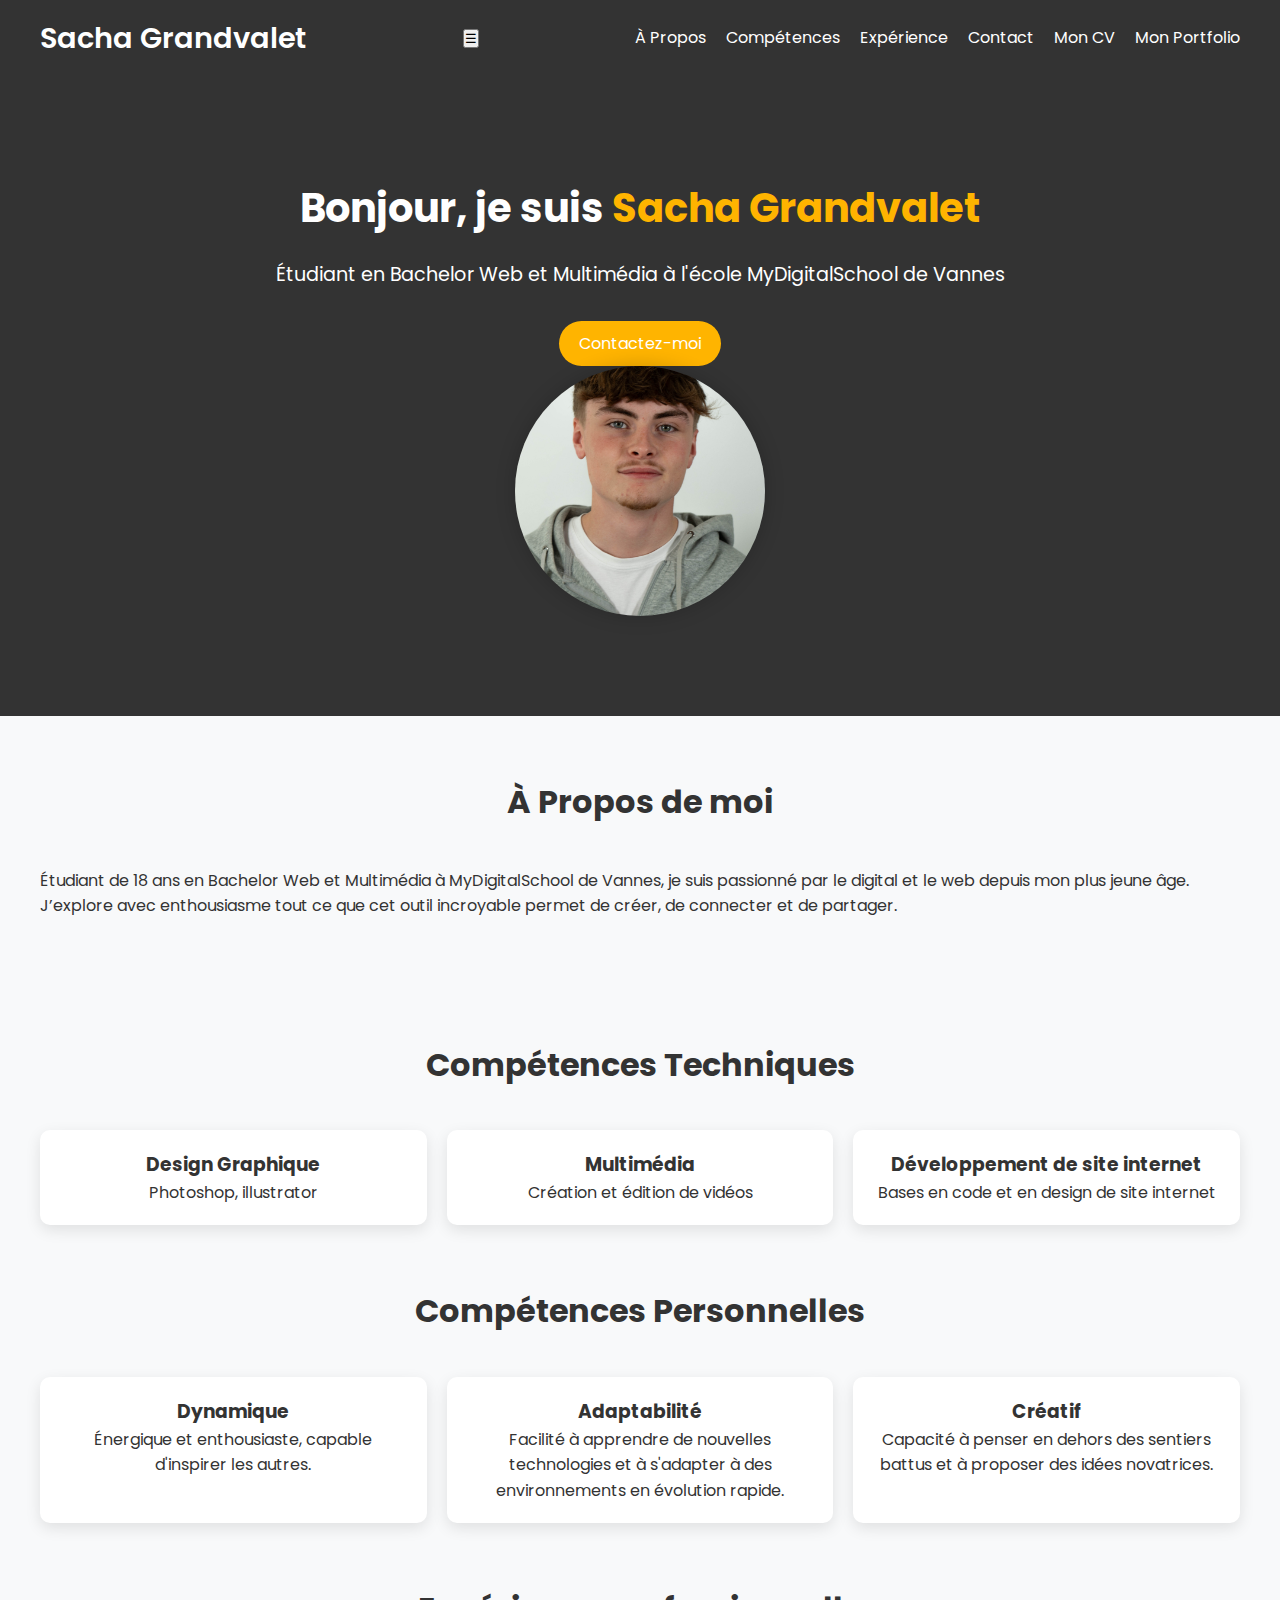
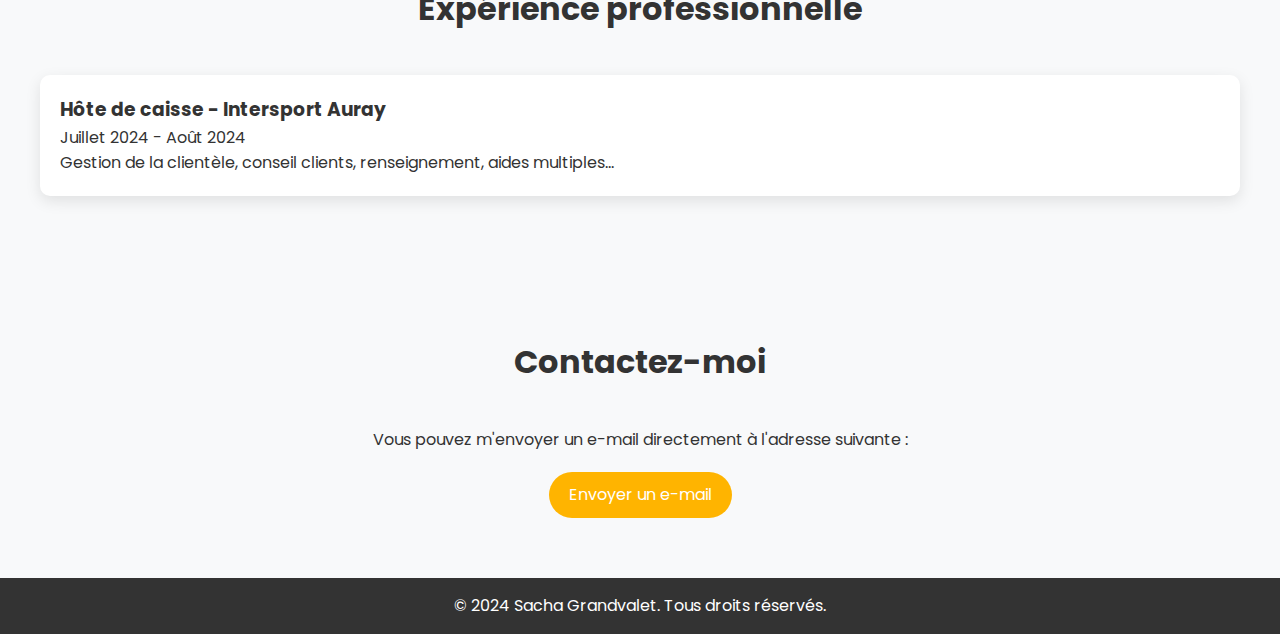
==== index.html @ 05585fe2 "Add files via upload" ====
<!DOCTYPE html>
<html lang="fr">
<head>
    <meta charset="UTF-8">
    <meta name="viewport" content="width=device-width, initial-scale=1.0">
    <meta name="description" content="Portfolio professionnel de Sacha Grandvalet. Découvrez mon parcours, mes compétences et comment me contacter.">
    <title>Sacha Grandvalet | Développeur Web</title>
    <link rel="stylesheet" href="styles.css">
    <link href="https://fonts.googleapis.com/css2?family=Poppins:wght@300;400;600&display=swap" rel="stylesheet">
</head>
<body>
    <header>
        <nav>
            <div class="logo">Sacha Grandvalet</div>
            <button class="hamburger" id="hamburger">
                &#9776; <!-- Icône hamburger -->
            </button>
            <ul class="nav-links" id="nav-links">
                <li><a href="#about">À Propos</a></li>
                <li><a href="#skills">Compétences</a></li>
                <li><a href="#experience">Expérience</a></li>
                <li><a href="#contact">Contact</a></li>
                <li><a href="cv.html">Mon CV</a></li>
                <li><a href="pf.html">Mon Portfolio</a></li>
            </ul>
        </nav>
    </header>
    
    <section id="hero">
        <div class="container">
            <div class="hero-text">
                <h1>Bonjour, je suis <span>Sacha Grandvalet</span></h1>
                <p>Étudiant en Bachelor Web et Multimédia à l'école MyDigitalSchool de Vannes</p>
                <a href="#contact" class="btn">Contactez-moi</a>
            </div>
            <div class="hero-image">
                <img src="SachaG.jpg" alt="Photo de Sacha Grandvalet">
            </div>
        </div>
    </section>

    <section id="about">
        <div class="container">
            <h2>À Propos de moi</h2>
            <p>Étudiant de 18 ans en Bachelor Web et Multimédia à MyDigitalSchool de Vannes, je suis passionné par le digital et le web depuis mon plus jeune âge. J’explore avec enthousiasme tout ce que cet outil incroyable permet de créer, de connecter et de partager.</p>
        </div>
    </section>

    <section id="skills">
        <div class="container">
            <h2>Compétences Techniques</h2>
            <div class="skills-grid">
                <div class="skill-item">
                    <h3>Design Graphique</h3>
                    <p>Photoshop, illustrator</p>
                </div>
                <div class="skill-item">
                    <h3>Multimédia</h3>
                    <p>Création et édition de vidéos</p>
                </div>
                <div class="skill-item">
                    <h3>Développement de site internet</h3>
                    <p>Bases en code et en design de site internet </p>
                </div>
            </div>
        </div>
    </section>

    <section id="personal-skills">
        <div class="container">
            <h2>Compétences Personnelles</h2>
            <div class="skills-grid">
                <div class="skill-item">
                    <h3>Dynamique</h3>
                    <p>Énergique et enthousiaste, capable d'inspirer les autres.</p>
                </div>
                <div class="skill-item">
                    <h3>Adaptabilité</h3>
                    <p>Facilité à apprendre de nouvelles technologies et à s'adapter à des environnements en évolution rapide.</p>
                </div>
                <div class="skill-item">
                    <h3>Créatif</h3>
                    <p>Capacité à penser en dehors des sentiers battus et à proposer des idées novatrices.</p>
                </div>
            </div>
        </div>
    </section>

    <section id="experience">
        <div class="container">
            <h2>Expérience professionnelle</h2>
            <div class="experience-item">
                <h3>Hôte de caisse - <span>Intersport Auray</span></h3>
                <p>Juillet 2024 - Août 2024</p>
                <p>Gestion de la clientèle, conseil clients, renseignement, aides multiples...</p>
            </div>
        </div>
    </section>

    <section id="contact">
        <div class="container">
            <h2>Contactez-moi</h2>
            <p>Vous pouvez m'envoyer un e-mail directement à l'adresse suivante :</p>
            <a href="mailto:sacha.grandvalet@gmail.com" class="btn">Envoyer un e-mail</a>
            <div id="message-result"></div>
        </div>
    </section>
    
    <footer>
        <div class="container">
            <p>© 2024 Sacha Grandvalet. Tous droits réservés.</p>
        </div>
    </footer>

    <script src="script.js"></script>
</body>
</html>
---- styles.css ----
* {
    margin: 0;
    padding: 0;
    box-sizing: border-box;
}

body {
    font-family: 'Poppins', sans-serif;
    background-color: #f8f9fa;
    color: #333;
    line-height: 1.6;
}

header {
    background-color: #333;
    color: #fff;
    padding: 15px 0;
    text-align: center;
}

header nav {
    display: flex;
    justify-content: space-between;
    align-items: center;
    max-width: 1200px;
    margin: 0 auto;
}

header .logo {
    font-size: 1.8rem;
    font-weight: 600;
}

header ul {
    list-style: none;
    display: flex;
    gap: 20px;
}

header ul li a {
    color: #fff;
    text-decoration: none;
    font-weight: 400;
    transition: color 0.3s ease;
}

header ul li a:hover {
    color: #ffb400;
}

#hero {
    background-color: #333;
    color: #fff;
    padding: 100px 20px;
    display: flex;
    flex-direction: column; /* Change pour flex-direction: column pour mobile */
    align-items: center; /* Centre le contenu */
    text-align: center;
}

.container {
    max-width: 1200px;
    margin: 0 auto;
}

.hero-text {
    flex: 1;
}

.hero-text h1 {
    font-size: 2.5rem;
    margin-bottom: 20px;
}

.hero-text span {
    color: #ffb400;
}

.hero-text p {
    font-size: 1.2rem;
    margin-bottom: 30px;
}

.hero-image {
    flex: 1;
    display: flex;
    justify-content: center; /* Centre horizontalement */
}

.hero-image img {
    width: 250px; /* Largeur fixe pour garantir une forme carrée */
    height: 250px; /* Hauteur égale à la largeur pour un cercle parfait */
    border-radius: 50%; /* Rendre l'image parfaitement ronde */
    box-shadow: 0px 0px 20px rgba(0, 0, 0, 0.2); /* Ombre subtile autour de l'image */
    object-fit: cover; /* Remplissage de l'image sans déformation */
}

.btn {
    display: inline-block;
    padding: 10px 20px;
    background-color: #ffb400;
    color: #fff;
    text-decoration: none;
    font-size: 1rem;
    border-radius: 50px;
    transition: background-color 0.3s ease;
}

.btn:hover {
    background-color: #e69500;
}

#about, #skills, #experience, #contact {
    padding: 60px 20px;
}

h2 {
    font-size: 2rem;
    text-align: center;
    margin-bottom: 40px;
}

.skills-grid {
    display: flex;
    flex-wrap: wrap; /* Permet le wrap sur mobile */
    gap: 20px;
    justify-content: space-around;
    text-align: center;
}

.skill-item {
    background-color: #fff;
    padding: 20px;
    box-shadow: 0 5px 15px rgba(0, 0, 0, 0.1);
    border-radius: 10px;
    flex: 1 1 30%; /* Prend au moins 30% de l'espace disponible */
}

.experience-item {
    background-color: #fff;
    padding: 20px;
    margin-bottom: 20px;
    box-shadow: 0 5px 15px rgba(0, 0, 0, 0.1);
    border-radius: 10px;
}

footer {
    background-color: #333;
    color: #fff;
    text-align: center;
    padding: 15px 0;
}

@media (max-width: 768px) {
    .nav-links {
        display: none; /* Par défaut, caché sur mobile */
        position: absolute;
        top: 100%;
        left: 0;
        width: 100%;
        background-color: #333;
        flex-direction: column;
        padding: 20px;
    }

    .nav-links.show {
        display: flex; /* Montre le menu lorsque la classe 'show' est ajoutée */
    }

    .hamburger {
        display: inline-block; /* Montre le bouton hamburger sur mobile */
    }

    header ul {
        display: none; /* Cacher la liste de navigation par défaut sur mobile */
    }
}

#contact {
    padding: 60px 20px;
    text-align: center; /* Centre le texte dans la section */
}

#contact .btn {
    display: inline-block;
    margin-top: 20px; /* Ajoute un espace au-dessus du bouton */
}
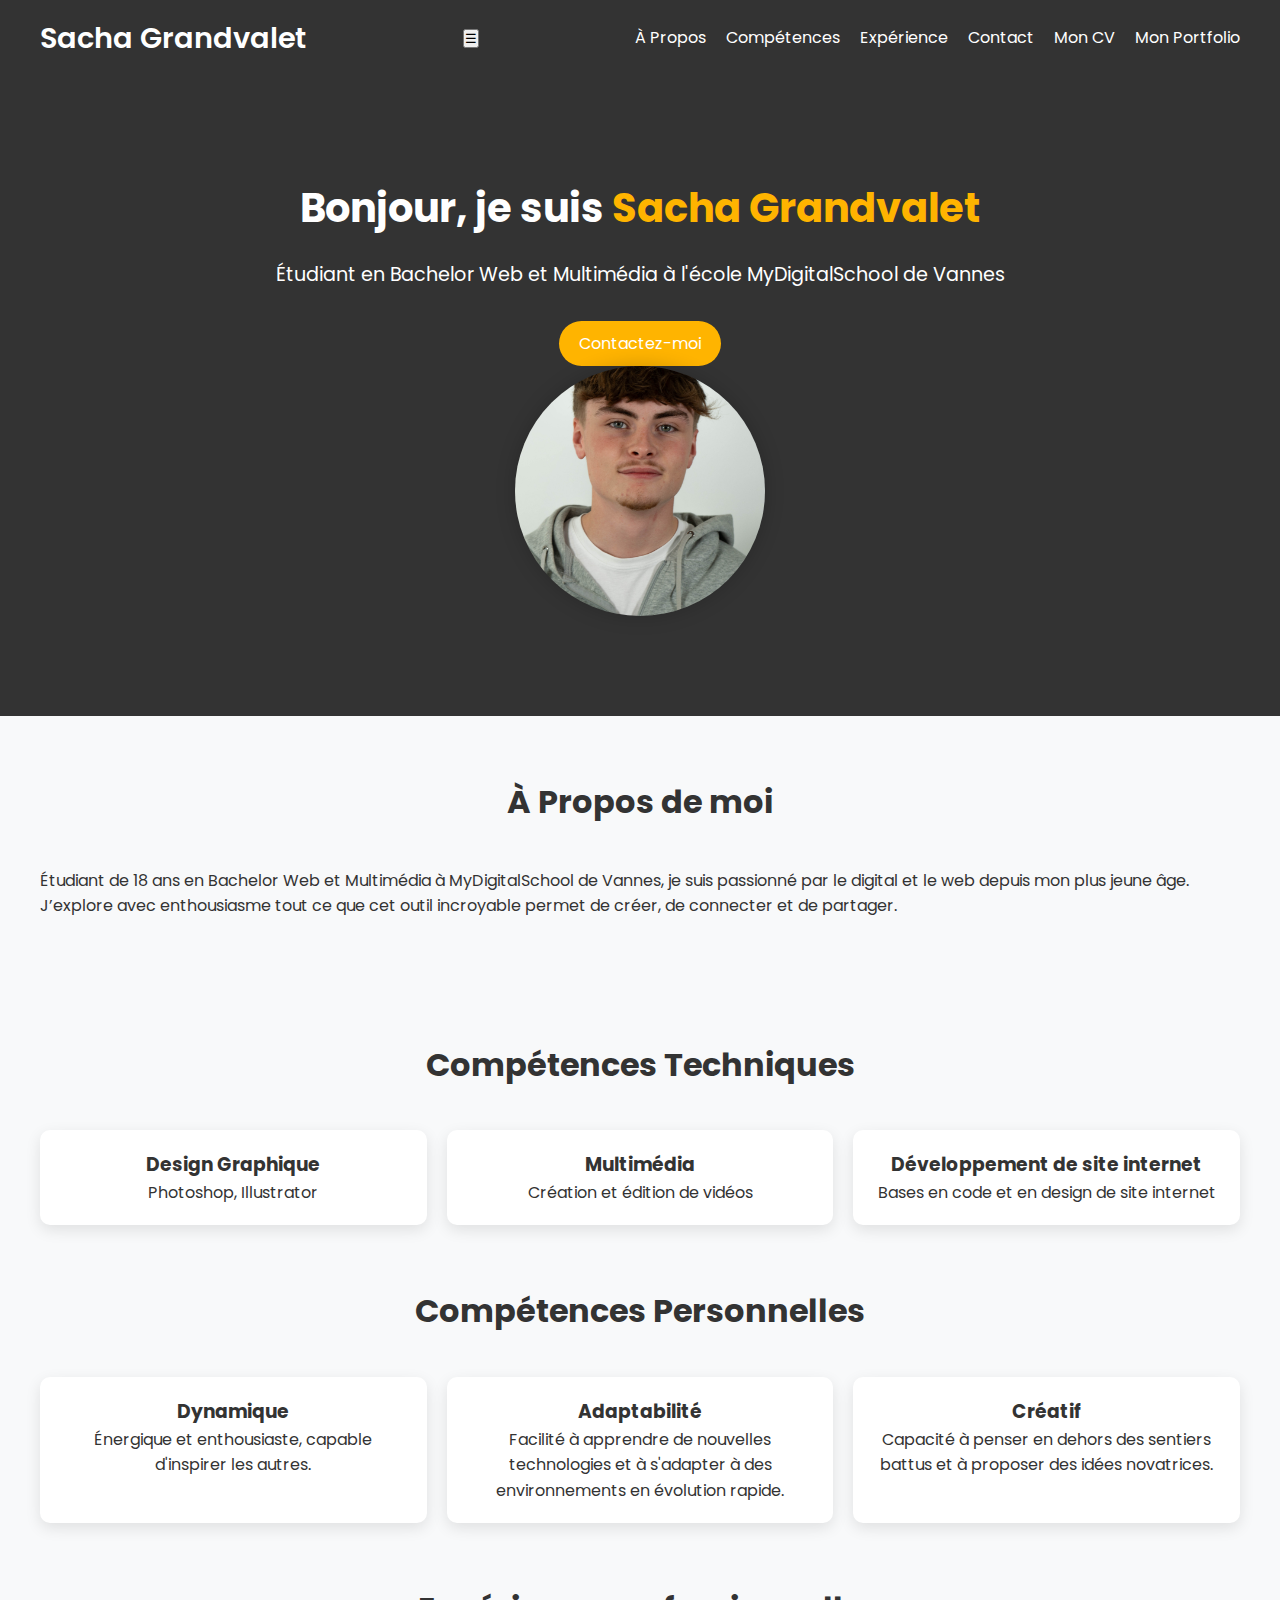
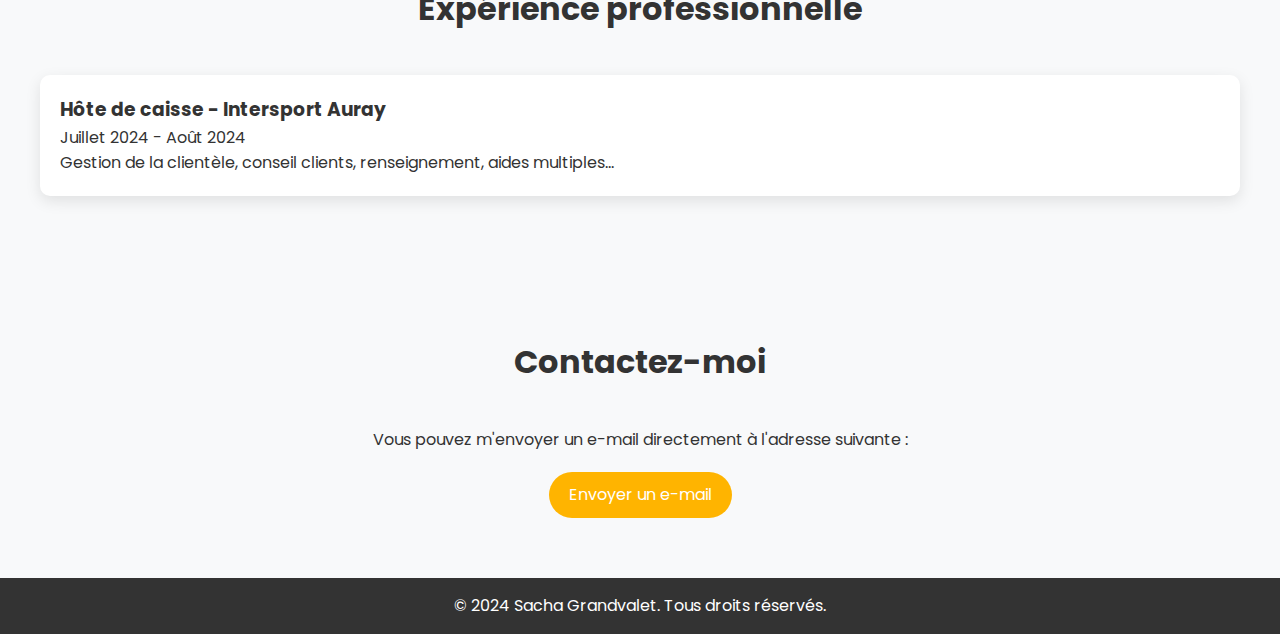
==== commit 37759c38: "Update index.html" ====
--- a/index.html
+++ b/index.html
@@ -25,7 +25,7 @@
             </ul>
         </nav>
     </header>
-    
+
     <section id="hero">
         <div class="container">
             <div class="hero-text">
@@ -52,7 +52,7 @@
             <div class="skills-grid">
                 <div class="skill-item">
                     <h3>Design Graphique</h3>
-                    <p>Photoshop, illustrator</p>
+                    <p>Photoshop, Illustrator</p>
                 </div>
                 <div class="skill-item">
                     <h3>Multimédia</h3>
@@ -60,7 +60,7 @@
                 </div>
                 <div class="skill-item">
                     <h3>Développement de site internet</h3>
-                    <p>Bases en code et en design de site internet </p>
+                    <p>Bases en code et en design de site internet</p>
                 </div>
             </div>
         </div>
@@ -105,7 +105,7 @@
             <div id="message-result"></div>
         </div>
     </section>
-    
+
     <footer>
         <div class="container">
             <p>© 2024 Sacha Grandvalet. Tous droits réservés.</p>
